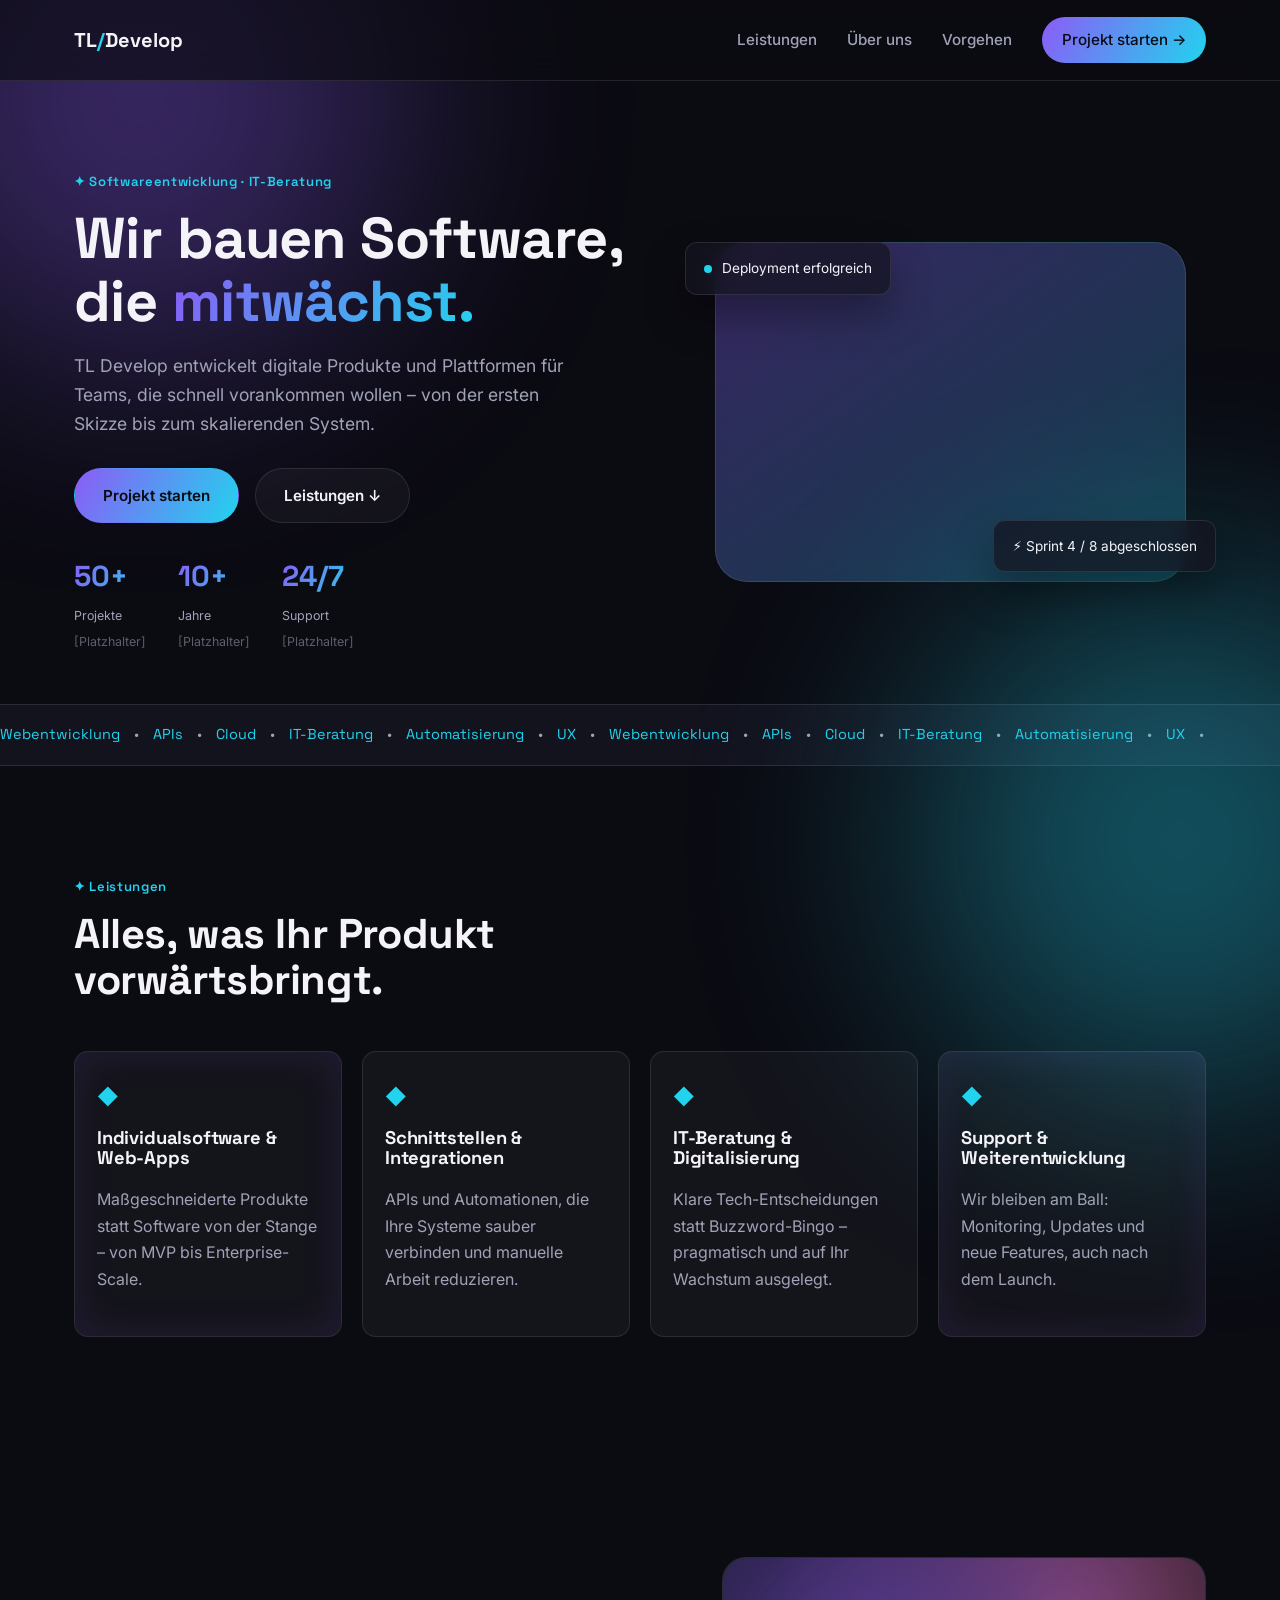
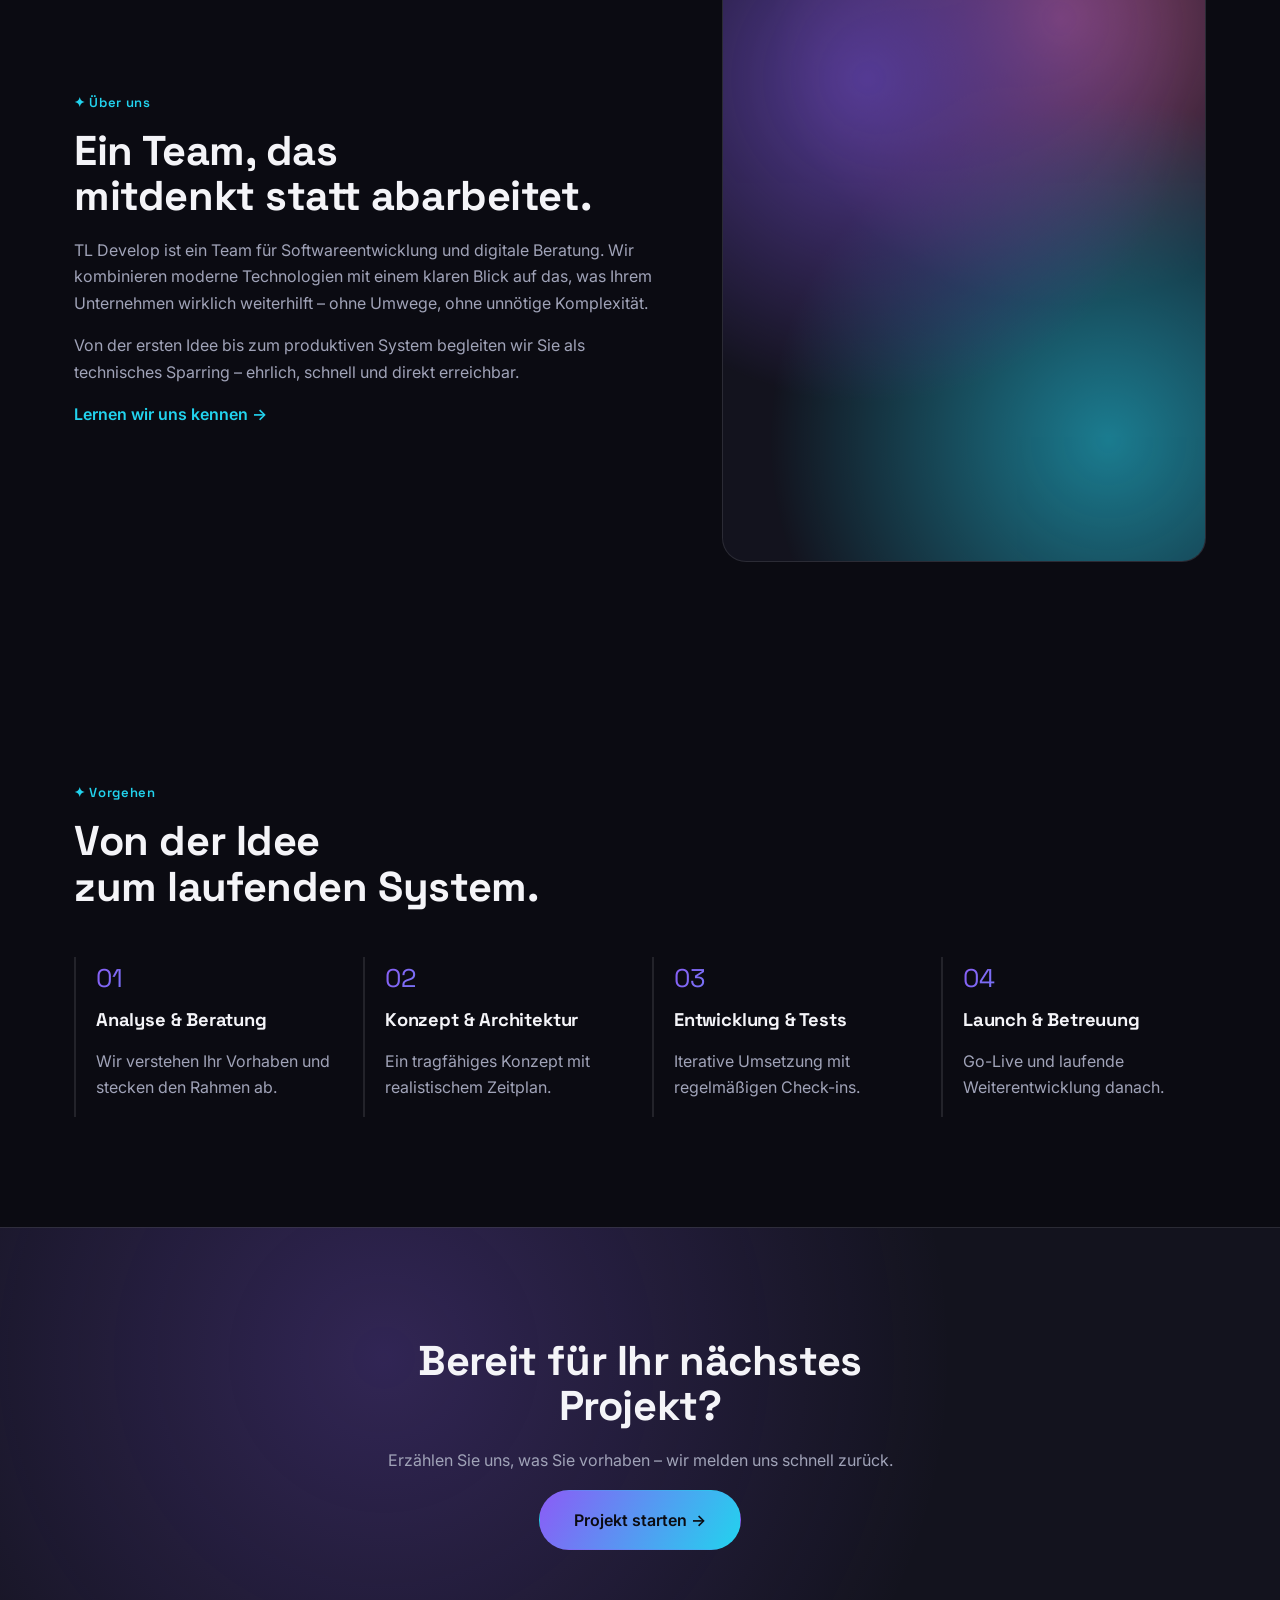
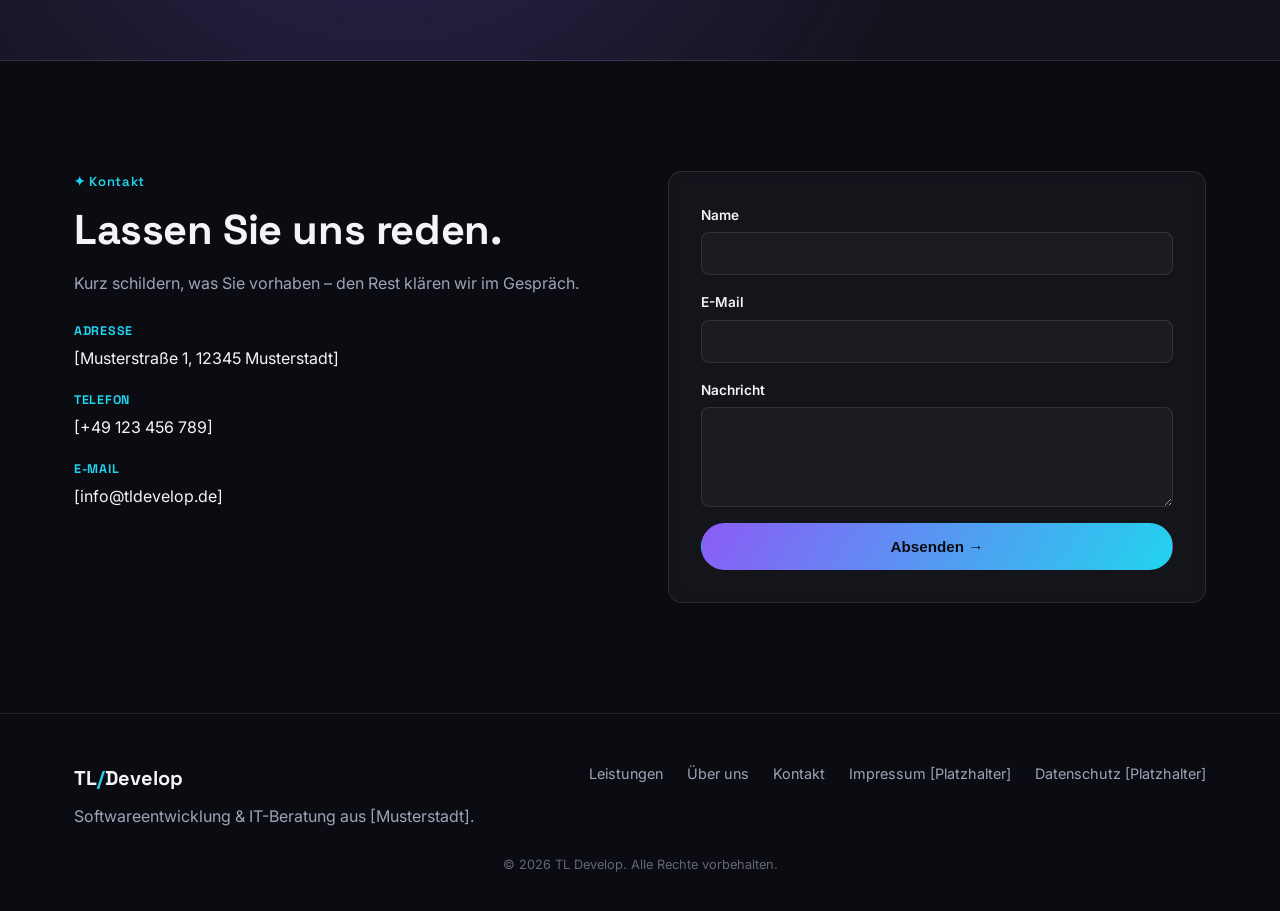
==== design-modern-auffaellig/index.html @ 39f28163 "Add two website design proposals for TL Develop Seriös-klassisch (navy/gold, serif) and modern-auffä" ====
<!DOCTYPE html>
<!-- Entwurf "Modern-Auffällig" für TL Develop. Texte sind Platzhalter (Leistungen, Über-uns, Kontaktdaten) und vor Livegang zu prüfen/ersetzen. -->
<html lang="de">
<head>
<meta charset="UTF-8">
<meta name="viewport" content="width=device-width, initial-scale=1.0">
<title>TL Develop – Build what's next</title>
<link rel="preconnect" href="https://fonts.googleapis.com">
<link rel="preconnect" href="https://fonts.gstatic.com" crossorigin>
<link href="https://fonts.googleapis.com/css2?family=Space+Grotesk:wght@500;600;700&family=Inter:wght@400;500;600;700&display=swap" rel="stylesheet">
<link rel="stylesheet" href="styles.css">
<noscript><style>.reveal { opacity: 1 !important; transform: none !important; }</style></noscript>
</head>
<body>

<div class="blob blob-a" aria-hidden="true"></div>
<div class="blob blob-b" aria-hidden="true"></div>

<header class="site-header">
  <div class="container header-inner">
    <a href="#top" class="logo">TL<span>/</span>Develop</a>
    <nav class="main-nav" id="main-nav">
      <a href="#leistungen">Leistungen</a>
      <a href="#ueber-uns">Über uns</a>
      <a href="#prozess">Vorgehen</a>
      <a href="#kontakt" class="nav-cta">Projekt starten →</a>
    </nav>
    <button class="nav-toggle" id="nav-toggle" aria-label="Menü öffnen" aria-expanded="false">
      <span></span><span></span><span></span>
    </button>
  </div>
</header>

<main id="top">

  <section class="hero">
    <div class="container hero-grid">
      <div class="hero-text">
        <p class="eyebrow">✦ Softwareentwicklung · IT-Beratung</p>
        <h1>Wir bauen Software,<br>die <span class="gradient-text">mitwächst.</span></h1>
        <p class="lead">TL Develop entwickelt digitale Produkte und Plattformen für Teams, die schnell vorankommen wollen – von der ersten Skizze bis zum skalierenden System.</p>
        <div class="hero-actions">
          <a href="#kontakt" class="btn btn-primary">Projekt starten</a>
          <a href="#leistungen" class="btn btn-ghost">Leistungen ↓</a>
        </div>
        <div class="hero-stats">
          <div><strong>50+</strong><span>Projekte<br><em>[Platzhalter]</em></span></div>
          <div><strong>10+</strong><span>Jahre<br><em>[Platzhalter]</em></span></div>
          <div><strong>24/7</strong><span>Support<br><em>[Platzhalter]</em></span></div>
        </div>
      </div>
      <div class="hero-visual" aria-hidden="true">
        <div class="glass-card float-1">
          <span class="pulse"></span> Deployment erfolgreich
        </div>
        <div class="glass-card float-2">
          ⚡ Sprint 4 / 8 abgeschlossen
        </div>
        <div class="orb"></div>
      </div>
    </div>
  </section>

  <section class="marquee" aria-hidden="true">
    <div class="marquee-track">
      <span>Webentwicklung</span><span>•</span><span>APIs</span><span>•</span><span>Cloud</span><span>•</span>
      <span>IT-Beratung</span><span>•</span><span>Automatisierung</span><span>•</span><span>UX</span><span>•</span>
      <span>Webentwicklung</span><span>•</span><span>APIs</span><span>•</span><span>Cloud</span><span>•</span>
      <span>IT-Beratung</span><span>•</span><span>Automatisierung</span><span>•</span><span>UX</span><span>•</span>
    </div>
  </section>

  <section id="leistungen" class="section">
    <div class="container">
      <p class="eyebrow">✦ Leistungen</p>
      <h2>Alles, was Ihr Produkt<br>vorwärtsbringt.</h2>
      <div class="cards">
        <article class="card card-glow">
          <div class="card-icon">◆</div>
          <h3>Individualsoftware &amp; Web-Apps</h3>
          <p>Maßgeschneiderte Produkte statt Software von der Stange – von MVP bis Enterprise-Scale.</p>
        </article>
        <article class="card">
          <div class="card-icon">◆</div>
          <h3>Schnittstellen &amp; Integrationen</h3>
          <p>APIs und Automationen, die Ihre Systeme sauber verbinden und manuelle Arbeit reduzieren.</p>
        </article>
        <article class="card">
          <div class="card-icon">◆</div>
          <h3>IT-Beratung &amp; Digitalisierung</h3>
          <p>Klare Tech-Entscheidungen statt Buzzword-Bingo – pragmatisch und auf Ihr Wachstum ausgelegt.</p>
        </article>
        <article class="card card-glow">
          <div class="card-icon">◆</div>
          <h3>Support &amp; Weiterentwicklung</h3>
          <p>Wir bleiben am Ball: Monitoring, Updates und neue Features, auch nach dem Launch.</p>
        </article>
      </div>
    </div>
  </section>

  <section id="ueber-uns" class="section about">
    <div class="container about-grid">
      <div>
        <p class="eyebrow">✦ Über uns</p>
        <h2>Ein Team, das<br>mitdenkt statt abarbeitet.</h2>
        <p>TL Develop ist ein Team für Softwareentwicklung und digitale Beratung. Wir kombinieren moderne Technologien mit einem klaren Blick auf das, was Ihrem Unternehmen wirklich weiterhilft – ohne Umwege, ohne unnötige Komplexität.</p>
        <p>Von der ersten Idee bis zum produktiven System begleiten wir Sie als technisches Sparring – ehrlich, schnell und direkt erreichbar.</p>
        <a href="#kontakt" class="link-arrow">Lernen wir uns kennen →</a>
      </div>
      <div class="about-visual" aria-hidden="true">
        <div class="mesh"></div>
      </div>
    </div>
  </section>

  <section id="prozess" class="section prozess">
    <div class="container">
      <p class="eyebrow">✦ Vorgehen</p>
      <h2>Von der Idee<br>zum laufenden System.</h2>
      <div class="steps">
        <div class="step">
          <span class="step-num">01</span>
          <h3>Analyse &amp; Beratung</h3>
          <p>Wir verstehen Ihr Vorhaben und stecken den Rahmen ab.</p>
        </div>
        <div class="step">
          <span class="step-num">02</span>
          <h3>Konzept &amp; Architektur</h3>
          <p>Ein tragfähiges Konzept mit realistischem Zeitplan.</p>
        </div>
        <div class="step">
          <span class="step-num">03</span>
          <h3>Entwicklung &amp; Tests</h3>
          <p>Iterative Umsetzung mit regelmäßigen Check-ins.</p>
        </div>
        <div class="step">
          <span class="step-num">04</span>
          <h3>Launch &amp; Betreuung</h3>
          <p>Go-Live und laufende Weiterentwicklung danach.</p>
        </div>
      </div>
    </div>
  </section>

  <section class="section cta-band">
    <div class="container cta-inner">
      <h2>Bereit für Ihr nächstes Projekt?</h2>
      <p>Erzählen Sie uns, was Sie vorhaben – wir melden uns schnell zurück.</p>
      <a href="#kontakt" class="btn btn-primary btn-lg">Projekt starten →</a>
    </div>
  </section>

  <section id="kontakt" class="section kontakt">
    <div class="container kontakt-grid">
      <div>
        <p class="eyebrow">✦ Kontakt</p>
        <h2>Lassen Sie uns reden.</h2>
        <p>Kurz schildern, was Sie vorhaben – den Rest klären wir im Gespräch.</p>
        <ul class="contact-list">
          <li><strong>Adresse</strong>[Musterstraße 1, 12345 Musterstadt]</li>
          <li><strong>Telefon</strong>[+49 123 456 789]</li>
          <li><strong>E-Mail</strong>[info@tldevelop.de]</li>
        </ul>
      </div>
      <form class="contact-form" onsubmit="return false;">
        <label>Name
          <input type="text" name="name" required>
        </label>
        <label>E-Mail
          <input type="email" name="email" required>
        </label>
        <label>Nachricht
          <textarea name="message" rows="4" required></textarea>
        </label>
        <button type="submit" class="btn btn-primary">Absenden →</button>
      </form>
    </div>
  </section>

</main>

<footer class="site-footer">
  <div class="container footer-inner">
    <div>
      <a href="#top" class="logo">TL<span>/</span>Develop</a>
      <p>Softwareentwicklung &amp; IT-Beratung aus [Musterstadt].</p>
    </div>
    <div class="footer-links">
      <a href="#leistungen">Leistungen</a>
      <a href="#ueber-uns">Über uns</a>
      <a href="#kontakt">Kontakt</a>
      <a href="#">Impressum [Platzhalter]</a>
      <a href="#">Datenschutz [Platzhalter]</a>
    </div>
  </div>
  <p class="copyright">© 2026 TL Develop. Alle Rechte vorbehalten.</p>
</footer>

<script>
  const navToggle = document.getElementById('nav-toggle');
  const nav = document.getElementById('main-nav');
  navToggle.addEventListener('click', () => {
    const open = nav.classList.toggle('open');
    navToggle.setAttribute('aria-expanded', open);
  });

  const revealEls = document.querySelectorAll('.card, .step, .about-grid > *');
  const io = new IntersectionObserver((entries) => {
    entries.forEach(e => { if (e.isIntersecting) e.target.classList.add('in-view'); });
  }, { threshold: 0.15 });
  revealEls.forEach(el => { el.classList.add('reveal'); io.observe(el); });
</script>
</body>
</html>
---- design-modern-auffaellig/styles.css ----
:root {
  --bg: #0b0b12;
  --bg-alt: #13131e;
  --surface: rgba(255,255,255,0.04);
  --border: rgba(255,255,255,0.1);
  --text: #f4f4f8;
  --text-muted: #a0a3b8;
  --violet: #8b5cf6;
  --cyan: #22d3ee;
  --pink: #f472b6;
  --grad: linear-gradient(120deg, var(--violet), var(--cyan));
  --radius: 14px;
  --display: "Space Grotesk", sans-serif;
  --sans: "Inter", system-ui, -apple-system, Segoe UI, Roboto, sans-serif;
}

* { box-sizing: border-box; }
html { scroll-behavior: smooth; }
body {
  margin: 0;
  font-family: var(--sans);
  color: var(--text);
  background: var(--bg);
  line-height: 1.65;
  overflow-x: hidden;
  position: relative;
}

.container { max-width: 1180px; margin: 0 auto; padding: 0 24px; position: relative; z-index: 1; }

h1, h2, h3 { font-family: var(--display); margin: 0 0 18px; line-height: 1.1; letter-spacing: -0.01em; }
h1 { font-size: clamp(2.4rem, 5vw, 3.6rem); }
h2 { font-size: clamp(1.8rem, 3.6vw, 2.6rem); }
h3 { font-size: 1.15rem; }
p { color: var(--text-muted); margin: 0 0 16px; }

.eyebrow {
  font-family: var(--display);
  font-size: 0.82rem;
  font-weight: 600;
  letter-spacing: 0.05em;
  color: var(--cyan);
  margin-bottom: 14px;
}

.gradient-text {
  background: var(--grad);
  -webkit-background-clip: text;
  background-clip: text;
  color: transparent;
}

.section { padding: 110px 0; position: relative; }

/* Background blobs */
.blob {
  position: fixed;
  width: 520px;
  height: 520px;
  border-radius: 50%;
  filter: blur(120px);
  opacity: 0.35;
  z-index: 0;
  pointer-events: none;
}
.blob-a { background: var(--violet); top: -160px; left: -120px; }
.blob-b { background: var(--cyan); bottom: -200px; right: -160px; }

/* Header */
.site-header {
  position: sticky;
  top: 0;
  z-index: 100;
  background: rgba(11,11,18,0.65);
  backdrop-filter: blur(14px);
  border-bottom: 1px solid var(--border);
}
.header-inner { display: flex; align-items: center; justify-content: space-between; height: 80px; position: relative; z-index: 1; }
.logo { font-family: var(--display); font-weight: 700; font-size: 1.25rem; color: var(--text); text-decoration: none; }
.logo span { color: var(--cyan); }

.main-nav { display: flex; align-items: center; gap: 30px; }
.main-nav a { color: var(--text-muted); text-decoration: none; font-weight: 500; font-size: 0.95rem; transition: color 0.2s; }
.main-nav a:hover { color: var(--text); }
.nav-cta {
  background: var(--grad);
  color: #0b0b12 !important;
  padding: 10px 20px;
  border-radius: 999px;
  font-weight: 600;
}

.nav-toggle { display: none; flex-direction: column; gap: 5px; background: none; border: none; cursor: pointer; padding: 8px; }
.nav-toggle span { width: 22px; height: 2px; background: var(--text); display: block; }

/* Hero */
.hero { padding: 90px 0 50px; }
.hero-grid { display: grid; grid-template-columns: 1.05fr 0.95fr; gap: 56px; align-items: center; }
.lead { font-size: 1.1rem; max-width: 500px; }
.hero-actions { display: flex; gap: 16px; margin: 30px 0; flex-wrap: wrap; }

.btn {
  display: inline-block;
  padding: 14px 28px;
  border-radius: 999px;
  font-weight: 600;
  text-decoration: none;
  font-size: 0.95rem;
  border: 1px solid transparent;
  transition: transform 0.2s, box-shadow 0.2s, background 0.2s;
}
.btn-primary { background: var(--grad); color: #0b0b12; box-shadow: 0 0 0 0 rgba(139,92,246,0); }
.btn-primary:hover { transform: translateY(-2px); box-shadow: 0 10px 30px rgba(139,92,246,0.35); }
.btn-ghost { color: var(--text); border-color: var(--border); background: var(--surface); }
.btn-ghost:hover { border-color: var(--cyan); color: var(--cyan); }
.btn-lg { padding: 16px 34px; font-size: 1rem; }

.hero-stats { display: flex; gap: 32px; flex-wrap: wrap; }
.hero-stats strong { font-family: var(--display); font-size: 1.8rem; display: block; background: var(--grad); -webkit-background-clip: text; background-clip: text; color: transparent; }
.hero-stats span { font-size: 0.78rem; color: var(--text-muted); }
.hero-stats em { font-style: normal; opacity: 0.55; }

.hero-visual { position: relative; height: 380px; }
.orb {
  position: absolute;
  inset: 20px;
  border-radius: 32px;
  background: linear-gradient(145deg, rgba(139,92,246,0.35), rgba(34,211,238,0.25));
  border: 1px solid var(--border);
  backdrop-filter: blur(6px);
}
.glass-card {
  position: absolute;
  background: rgba(20,20,32,0.75);
  border: 1px solid var(--border);
  border-radius: 12px;
  padding: 14px 18px;
  font-size: 0.85rem;
  backdrop-filter: blur(10px);
  box-shadow: 0 20px 40px rgba(0,0,0,0.35);
  z-index: 2;
}
.float-1 { top: 20px; left: -10px; animation: float 6s ease-in-out infinite; }
.float-2 { bottom: 30px; right: -10px; animation: float 6s ease-in-out infinite reverse; }
@keyframes float { 0%,100% { transform: translateY(0); } 50% { transform: translateY(-12px); } }
.pulse { display: inline-block; width: 8px; height: 8px; border-radius: 50%; background: var(--cyan); margin-right: 6px; box-shadow: 0 0 0 0 rgba(34,211,238,0.6); animation: pulse 2s infinite; }
@keyframes pulse { 0% { box-shadow: 0 0 0 0 rgba(34,211,238,0.5); } 70% { box-shadow: 0 0 0 8px rgba(34,211,238,0); } 100% { box-shadow: 0 0 0 0 rgba(34,211,238,0); } }

/* Marquee */
.marquee { border-top: 1px solid var(--border); border-bottom: 1px solid var(--border); padding: 18px 0; overflow: hidden; background: var(--bg-alt); }
.marquee-track { display: flex; gap: 14px; white-space: nowrap; width: max-content; animation: scroll 22s linear infinite; font-family: var(--display); color: var(--text-muted); font-size: 0.9rem; }
.marquee-track span:nth-child(odd) { color: var(--cyan); }
@keyframes scroll { from { transform: translateX(0); } to { transform: translateX(-50%); } }

/* Cards */
.cards { display: grid; grid-template-columns: repeat(4, 1fr); gap: 20px; margin-top: 48px; }
.card {
  background: var(--surface);
  border: 1px solid var(--border);
  border-radius: var(--radius);
  padding: 28px 22px;
  transition: transform 0.25s, border-color 0.25s;
}
.card:hover { transform: translateY(-6px); border-color: var(--cyan); }
.card-glow { box-shadow: 0 0 40px rgba(139,92,246,0.12) inset; }
.card-icon { color: var(--cyan); font-size: 1.3rem; margin-bottom: 14px; }

.reveal { opacity: 0; transform: translateY(16px); transition: opacity 0.6s ease, transform 0.6s ease; }
.reveal.in-view { opacity: 1; transform: translateY(0); }

/* About */
.about-grid { display: grid; grid-template-columns: 1.1fr 0.9fr; gap: 56px; align-items: center; }
.link-arrow { color: var(--cyan); text-decoration: none; font-weight: 600; }
.about-visual { aspect-ratio: 4/5; border-radius: 24px; border: 1px solid var(--border); background: var(--bg-alt); position: relative; overflow: hidden; }
.mesh { position: absolute; inset: 0; background: radial-gradient(circle at 30% 20%, var(--violet), transparent 55%), radial-gradient(circle at 80% 80%, var(--cyan), transparent 55%), radial-gradient(circle at 70% 10%, var(--pink), transparent 45%); opacity: 0.55; }

/* Process */
.steps { display: grid; grid-template-columns: repeat(4, 1fr); gap: 24px; margin-top: 48px; }
.step { border-left: 2px solid var(--border); padding-left: 20px; }
.step-num { font-family: var(--display); font-size: 1.6rem; background: var(--grad); -webkit-background-clip: text; background-clip: text; color: transparent; display: block; margin-bottom: 10px; }

/* CTA band */
.cta-band {
  background: radial-gradient(circle at 30% 30%, rgba(139,92,246,0.25), transparent 60%), var(--bg-alt);
  text-align: center;
  border-top: 1px solid var(--border);
  border-bottom: 1px solid var(--border);
}
.cta-inner { max-width: 640px; margin: 0 auto; }

/* Contact */
.kontakt-grid { display: grid; grid-template-columns: 1fr 1fr; gap: 56px; }
.contact-list { list-style: none; padding: 0; margin-top: 24px; display: grid; gap: 18px; color: var(--text); }
.contact-list strong { display: block; color: var(--cyan); font-size: 0.78rem; text-transform: uppercase; letter-spacing: 0.06em; margin-bottom: 4px; font-family: var(--display); }
.contact-form {
  background: var(--surface);
  border: 1px solid var(--border);
  border-radius: var(--radius);
  padding: 32px;
  display: grid;
  gap: 16px;
  backdrop-filter: blur(8px);
}
.contact-form label { display: grid; gap: 6px; font-size: 0.85rem; color: var(--text); font-weight: 600; }
.contact-form input, .contact-form textarea {
  font-family: var(--sans);
  padding: 11px 14px;
  border: 1px solid var(--border);
  border-radius: 8px;
  font-size: 0.95rem;
  resize: vertical;
  background: rgba(255,255,255,0.03);
  color: var(--text);
}
.contact-form input:focus, .contact-form textarea:focus { outline: 2px solid var(--cyan); outline-offset: 1px; }

/* Footer */
.site-footer { padding: 48px 0 20px; border-top: 1px solid var(--border); position: relative; z-index: 1; }
.footer-inner { display: flex; justify-content: space-between; flex-wrap: wrap; gap: 32px; }
.site-footer p { margin-top: 8px; }
.footer-links { display: flex; gap: 24px; flex-wrap: wrap; }
.footer-links a { color: var(--text-muted); text-decoration: none; font-size: 0.9rem; }
.footer-links a:hover { color: var(--cyan); }
.copyright { text-align: center; color: var(--text-muted); font-size: 0.8rem; margin-top: 32px; opacity: 0.6; }

@media (max-width: 900px) {
  .hero-grid, .about-grid, .kontakt-grid { grid-template-columns: 1fr; }
  .cards, .steps { grid-template-columns: repeat(2, 1fr); }
  .hero-visual { height: 240px; margin-top: 24px; }
  .blob { width: 320px; height: 320px; }
}

@media (max-width: 680px) {
  .main-nav {
    position: absolute;
    top: 80px; left: 0; right: 0;
    background: #0d0d16;
    border-bottom: 1px solid var(--border);
    flex-direction: column;
    align-items: flex-start;
    padding: 16px 24px 24px;
    gap: 18px;
    display: none;
  }
  .main-nav.open { display: flex; }
  .nav-toggle { display: flex; }
  .cards, .steps { grid-template-columns: 1fr; }
  .footer-inner { flex-direction: column; }
}
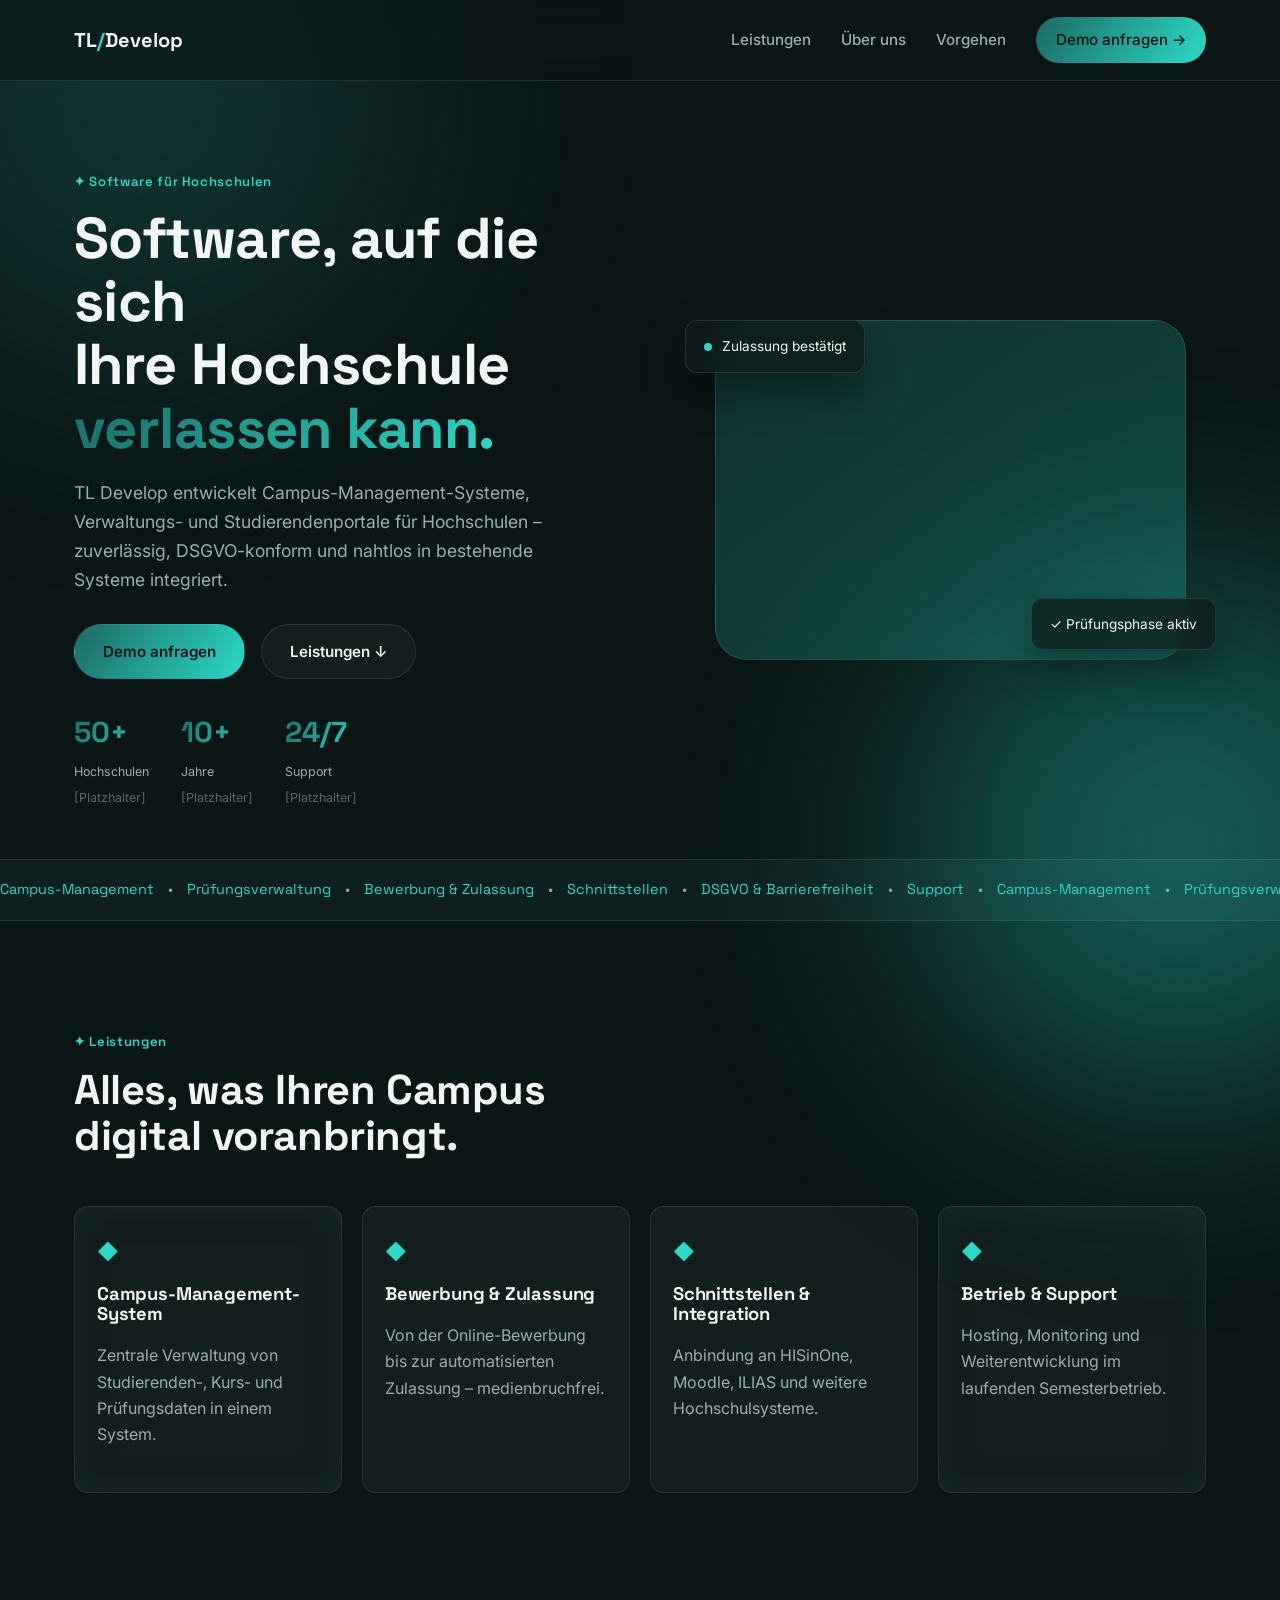
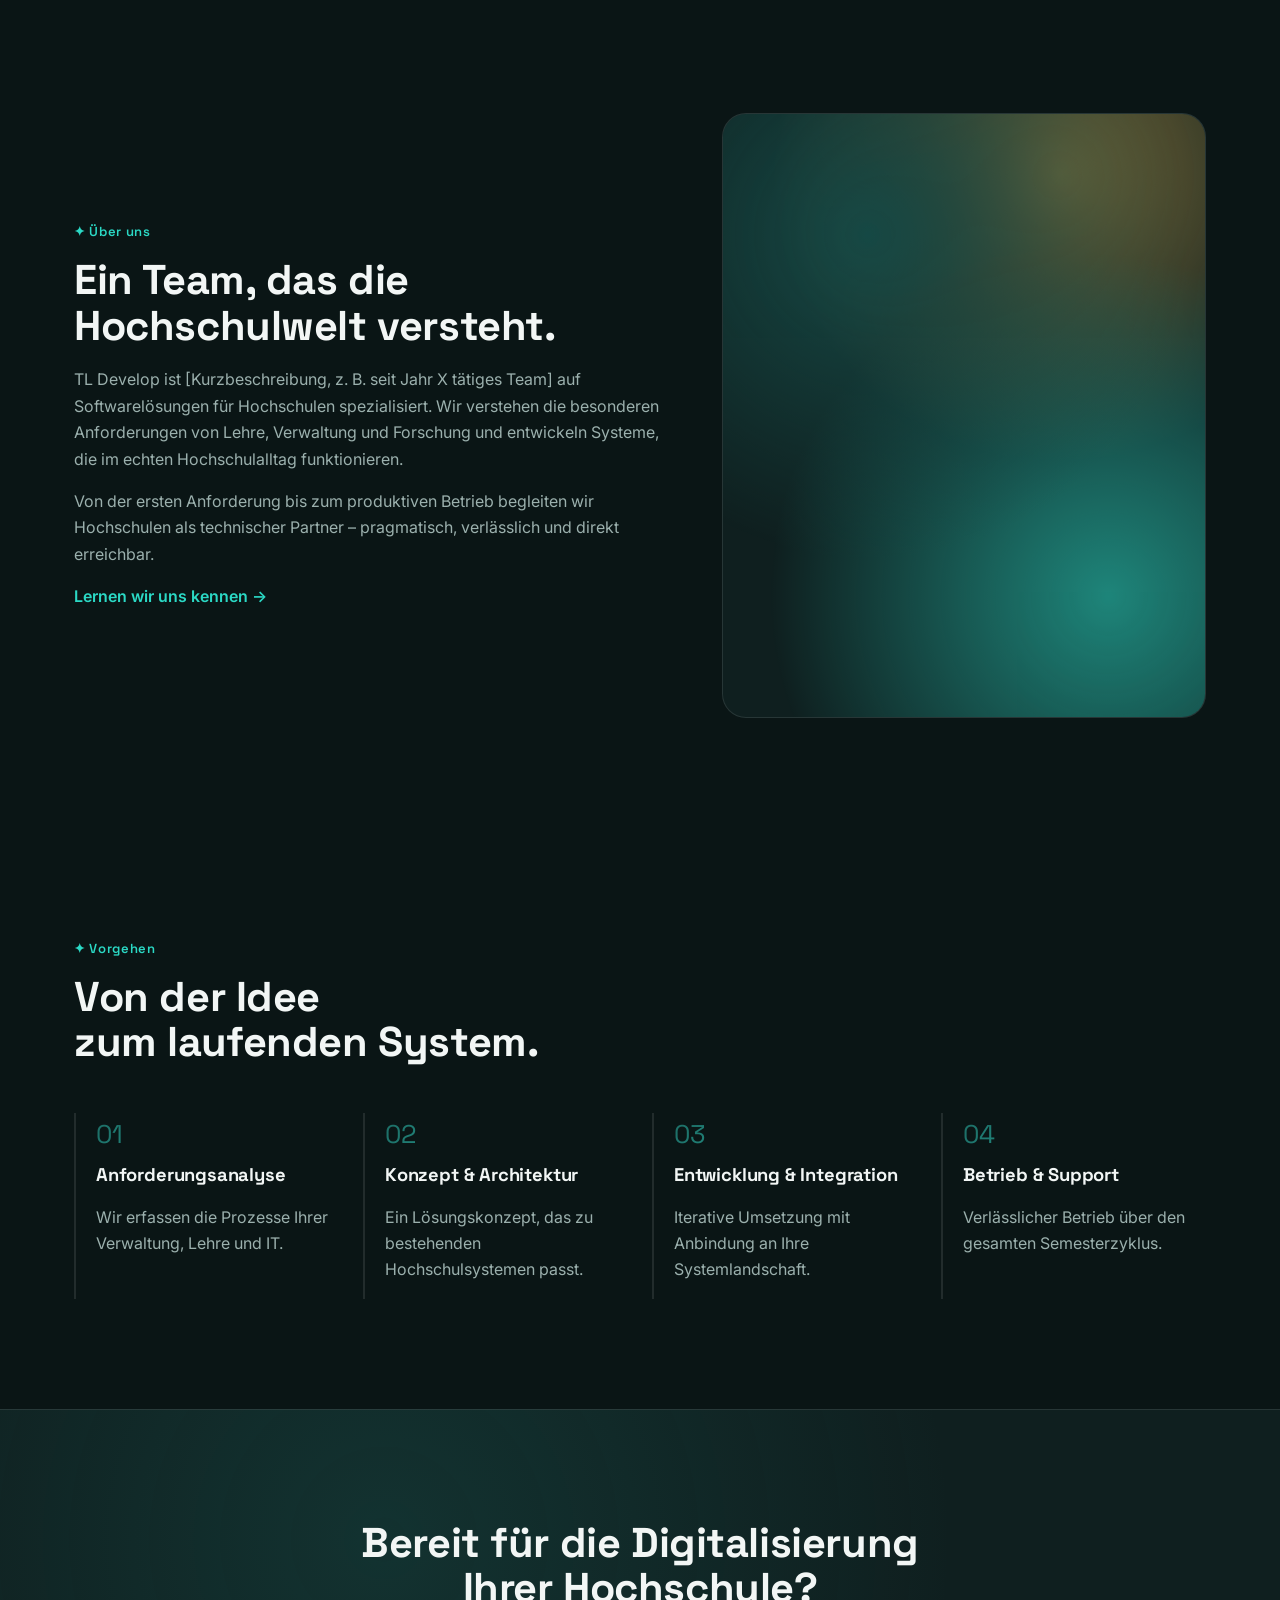
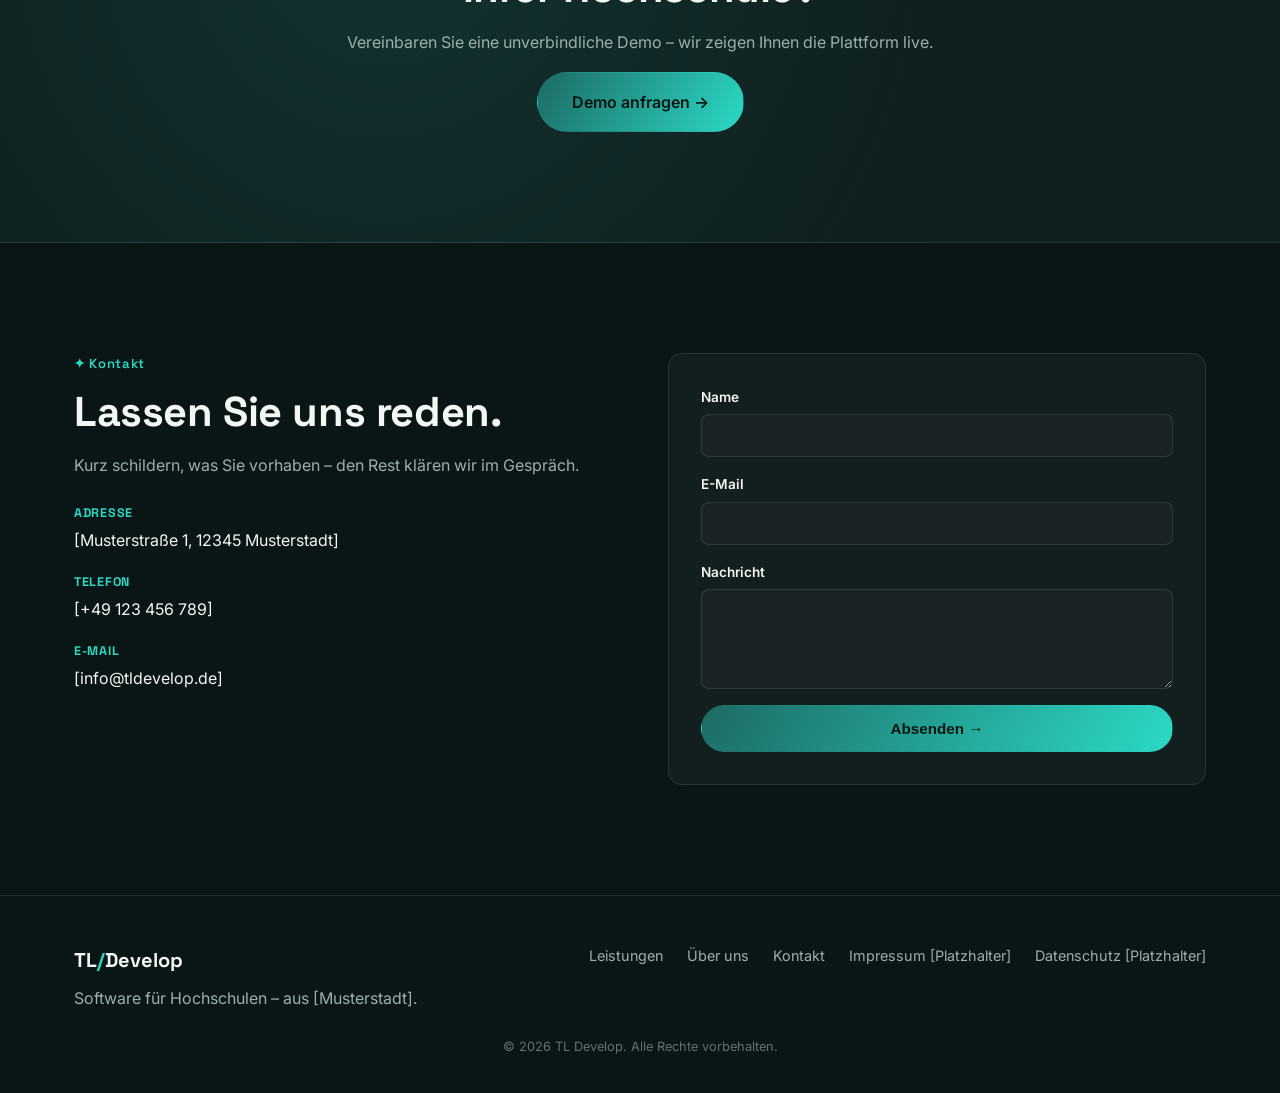
==== commit b69a2a39: "Update TL Develop designs for university software context Modern-auffällig now uses a dark petrol pa" ====
--- a/design-modern-auffaellig/index.html
+++ b/design-modern-auffaellig/index.html
@@ -4,7 +4,7 @@
 <head>
 <meta charset="UTF-8">
 <meta name="viewport" content="width=device-width, initial-scale=1.0">
-<title>TL Develop – Build what's next</title>
+<title>TL Develop – Software für Hochschulen</title>
 <link rel="preconnect" href="https://fonts.googleapis.com">
 <link rel="preconnect" href="https://fonts.gstatic.com" crossorigin>
 <link href="https://fonts.googleapis.com/css2?family=Space+Grotesk:wght@500;600;700&family=Inter:wght@400;500;600;700&display=swap" rel="stylesheet">
@@ -23,7 +23,7 @@
       <a href="#leistungen">Leistungen</a>
       <a href="#ueber-uns">Über uns</a>
       <a href="#prozess">Vorgehen</a>
-      <a href="#kontakt" class="nav-cta">Projekt starten →</a>
+      <a href="#kontakt" class="nav-cta">Demo anfragen →</a>
     </nav>
     <button class="nav-toggle" id="nav-toggle" aria-label="Menü öffnen" aria-expanded="false">
       <span></span><span></span><span></span>
@@ -36,25 +36,25 @@
   <section class="hero">
     <div class="container hero-grid">
       <div class="hero-text">
-        <p class="eyebrow">✦ Softwareentwicklung · IT-Beratung</p>
-        <h1>Wir bauen Software,<br>die <span class="gradient-text">mitwächst.</span></h1>
-        <p class="lead">TL Develop entwickelt digitale Produkte und Plattformen für Teams, die schnell vorankommen wollen – von der ersten Skizze bis zum skalierenden System.</p>
+        <p class="eyebrow">✦ Software für Hochschulen</p>
+        <h1>Software, auf die sich<br>Ihre Hochschule <span class="gradient-text">verlassen kann.</span></h1>
+        <p class="lead">TL Develop entwickelt Campus-Management-Systeme, Verwaltungs- und Studierendenportale für Hochschulen – zuverlässig, DSGVO-konform und nahtlos in bestehende Systeme integriert.</p>
         <div class="hero-actions">
-          <a href="#kontakt" class="btn btn-primary">Projekt starten</a>
+          <a href="#kontakt" class="btn btn-primary">Demo anfragen</a>
           <a href="#leistungen" class="btn btn-ghost">Leistungen ↓</a>
         </div>
         <div class="hero-stats">
-          <div><strong>50+</strong><span>Projekte<br><em>[Platzhalter]</em></span></div>
+          <div><strong>50+</strong><span>Hochschulen<br><em>[Platzhalter]</em></span></div>
           <div><strong>10+</strong><span>Jahre<br><em>[Platzhalter]</em></span></div>
           <div><strong>24/7</strong><span>Support<br><em>[Platzhalter]</em></span></div>
         </div>
       </div>
       <div class="hero-visual" aria-hidden="true">
         <div class="glass-card float-1">
-          <span class="pulse"></span> Deployment erfolgreich
+          <span class="pulse"></span> Zulassung bestätigt
         </div>
         <div class="glass-card float-2">
-          ⚡ Sprint 4 / 8 abgeschlossen
+          ✓ Prüfungsphase aktiv
         </div>
         <div class="orb"></div>
       </div>
@@ -63,37 +63,37 @@
 
   <section class="marquee" aria-hidden="true">
     <div class="marquee-track">
-      <span>Webentwicklung</span><span>•</span><span>APIs</span><span>•</span><span>Cloud</span><span>•</span>
-      <span>IT-Beratung</span><span>•</span><span>Automatisierung</span><span>•</span><span>UX</span><span>•</span>
-      <span>Webentwicklung</span><span>•</span><span>APIs</span><span>•</span><span>Cloud</span><span>•</span>
-      <span>IT-Beratung</span><span>•</span><span>Automatisierung</span><span>•</span><span>UX</span><span>•</span>
+      <span>Campus-Management</span><span>•</span><span>Prüfungsverwaltung</span><span>•</span><span>Bewerbung &amp; Zulassung</span><span>•</span>
+      <span>Schnittstellen</span><span>•</span><span>DSGVO &amp; Barrierefreiheit</span><span>•</span><span>Support</span><span>•</span>
+      <span>Campus-Management</span><span>•</span><span>Prüfungsverwaltung</span><span>•</span><span>Bewerbung &amp; Zulassung</span><span>•</span>
+      <span>Schnittstellen</span><span>•</span><span>DSGVO &amp; Barrierefreiheit</span><span>•</span><span>Support</span><span>•</span>
     </div>
   </section>
 
   <section id="leistungen" class="section">
     <div class="container">
       <p class="eyebrow">✦ Leistungen</p>
-      <h2>Alles, was Ihr Produkt<br>vorwärtsbringt.</h2>
+      <h2>Alles, was Ihren Campus<br>digital voranbringt.</h2>
       <div class="cards">
         <article class="card card-glow">
           <div class="card-icon">◆</div>
-          <h3>Individualsoftware &amp; Web-Apps</h3>
-          <p>Maßgeschneiderte Produkte statt Software von der Stange – von MVP bis Enterprise-Scale.</p>
+          <h3>Campus-Management-System</h3>
+          <p>Zentrale Verwaltung von Studierenden-, Kurs- und Prüfungsdaten in einem System.</p>
         </article>
         <article class="card">
           <div class="card-icon">◆</div>
-          <h3>Schnittstellen &amp; Integrationen</h3>
-          <p>APIs und Automationen, die Ihre Systeme sauber verbinden und manuelle Arbeit reduzieren.</p>
+          <h3>Bewerbung &amp; Zulassung</h3>
+          <p>Von der Online-Bewerbung bis zur automatisierten Zulassung – medienbruchfrei.</p>
         </article>
         <article class="card">
           <div class="card-icon">◆</div>
-          <h3>IT-Beratung &amp; Digitalisierung</h3>
-          <p>Klare Tech-Entscheidungen statt Buzzword-Bingo – pragmatisch und auf Ihr Wachstum ausgelegt.</p>
+          <h3>Schnittstellen &amp; Integration</h3>
+          <p>Anbindung an HISinOne, Moodle, ILIAS und weitere Hochschulsysteme.</p>
         </article>
         <article class="card card-glow">
           <div class="card-icon">◆</div>
-          <h3>Support &amp; Weiterentwicklung</h3>
-          <p>Wir bleiben am Ball: Monitoring, Updates und neue Features, auch nach dem Launch.</p>
+          <h3>Betrieb &amp; Support</h3>
+          <p>Hosting, Monitoring und Weiterentwicklung im laufenden Semesterbetrieb.</p>
         </article>
       </div>
     </div>
@@ -103,9 +103,9 @@
     <div class="container about-grid">
       <div>
         <p class="eyebrow">✦ Über uns</p>
-        <h2>Ein Team, das<br>mitdenkt statt abarbeitet.</h2>
-        <p>TL Develop ist ein Team für Softwareentwicklung und digitale Beratung. Wir kombinieren moderne Technologien mit einem klaren Blick auf das, was Ihrem Unternehmen wirklich weiterhilft – ohne Umwege, ohne unnötige Komplexität.</p>
-        <p>Von der ersten Idee bis zum produktiven System begleiten wir Sie als technisches Sparring – ehrlich, schnell und direkt erreichbar.</p>
+        <h2>Ein Team, das die<br>Hochschulwelt versteht.</h2>
+        <p>TL Develop ist [Kurzbeschreibung, z. B. seit Jahr X tätiges Team] auf Softwarelösungen für Hochschulen spezialisiert. Wir verstehen die besonderen Anforderungen von Lehre, Verwaltung und Forschung und entwickeln Systeme, die im echten Hochschulalltag funktionieren.</p>
+        <p>Von der ersten Anforderung bis zum produktiven Betrieb begleiten wir Hochschulen als technischer Partner – pragmatisch, verlässlich und direkt erreichbar.</p>
         <a href="#kontakt" class="link-arrow">Lernen wir uns kennen →</a>
       </div>
       <div class="about-visual" aria-hidden="true">
@@ -121,23 +121,23 @@
       <div class="steps">
         <div class="step">
           <span class="step-num">01</span>
-          <h3>Analyse &amp; Beratung</h3>
-          <p>Wir verstehen Ihr Vorhaben und stecken den Rahmen ab.</p>
+          <h3>Anforderungsanalyse</h3>
+          <p>Wir erfassen die Prozesse Ihrer Verwaltung, Lehre und IT.</p>
         </div>
         <div class="step">
           <span class="step-num">02</span>
           <h3>Konzept &amp; Architektur</h3>
-          <p>Ein tragfähiges Konzept mit realistischem Zeitplan.</p>
+          <p>Ein Lösungskonzept, das zu bestehenden Hochschulsystemen passt.</p>
         </div>
         <div class="step">
           <span class="step-num">03</span>
-          <h3>Entwicklung &amp; Tests</h3>
-          <p>Iterative Umsetzung mit regelmäßigen Check-ins.</p>
+          <h3>Entwicklung &amp; Integration</h3>
+          <p>Iterative Umsetzung mit Anbindung an Ihre Systemlandschaft.</p>
         </div>
         <div class="step">
           <span class="step-num">04</span>
-          <h3>Launch &amp; Betreuung</h3>
-          <p>Go-Live und laufende Weiterentwicklung danach.</p>
+          <h3>Betrieb &amp; Support</h3>
+          <p>Verlässlicher Betrieb über den gesamten Semesterzyklus.</p>
         </div>
       </div>
     </div>
@@ -145,9 +145,9 @@
 
   <section class="section cta-band">
     <div class="container cta-inner">
-      <h2>Bereit für Ihr nächstes Projekt?</h2>
-      <p>Erzählen Sie uns, was Sie vorhaben – wir melden uns schnell zurück.</p>
-      <a href="#kontakt" class="btn btn-primary btn-lg">Projekt starten →</a>
+      <h2>Bereit für die Digitalisierung<br>Ihrer Hochschule?</h2>
+      <p>Vereinbaren Sie eine unverbindliche Demo – wir zeigen Ihnen die Plattform live.</p>
+      <a href="#kontakt" class="btn btn-primary btn-lg">Demo anfragen →</a>
     </div>
   </section>
 
@@ -184,7 +184,7 @@
   <div class="container footer-inner">
     <div>
       <a href="#top" class="logo">TL<span>/</span>Develop</a>
-      <p>Softwareentwicklung &amp; IT-Beratung aus [Musterstadt].</p>
+      <p>Software für Hochschulen – aus [Musterstadt].</p>
     </div>
     <div class="footer-links">
       <a href="#leistungen">Leistungen</a>
--- a/design-modern-auffaellig/styles.css
+++ b/design-modern-auffaellig/styles.css
@@ -1,13 +1,13 @@
 :root {
-  --bg: #0b0b12;
-  --bg-alt: #13131e;
+  --bg: #0a1515;
+  --bg-alt: #0f1f1f;
   --surface: rgba(255,255,255,0.04);
   --border: rgba(255,255,255,0.1);
-  --text: #f4f4f8;
-  --text-muted: #a0a3b8;
-  --violet: #8b5cf6;
-  --cyan: #22d3ee;
-  --pink: #f472b6;
+  --text: #f2f6f5;
+  --text-muted: #9bb0ad;
+  --violet: #1d6b64;
+  --cyan: #2bd9c5;
+  --pink: #c9a24b;
   --grad: linear-gradient(120deg, var(--violet), var(--cyan));
   --radius: 14px;
   --display: "Space Grotesk", sans-serif;
@@ -71,7 +71,7 @@
   position: sticky;
   top: 0;
   z-index: 100;
-  background: rgba(11,11,18,0.65);
+  background: rgba(10,21,21,0.65);
   backdrop-filter: blur(14px);
   border-bottom: 1px solid var(--border);
 }
@@ -84,7 +84,7 @@
 .main-nav a:hover { color: var(--text); }
 .nav-cta {
   background: var(--grad);
-  color: #0b0b12 !important;
+  color: #0a1515 !important;
   padding: 10px 20px;
   border-radius: 999px;
   font-weight: 600;
@@ -109,8 +109,8 @@
   border: 1px solid transparent;
   transition: transform 0.2s, box-shadow 0.2s, background 0.2s;
 }
-.btn-primary { background: var(--grad); color: #0b0b12; box-shadow: 0 0 0 0 rgba(139,92,246,0); }
-.btn-primary:hover { transform: translateY(-2px); box-shadow: 0 10px 30px rgba(139,92,246,0.35); }
+.btn-primary { background: var(--grad); color: #0a1515; box-shadow: 0 0 0 0 rgba(29,107,100,0); }
+.btn-primary:hover { transform: translateY(-2px); box-shadow: 0 10px 30px rgba(29,107,100,0.35); }
 .btn-ghost { color: var(--text); border-color: var(--border); background: var(--surface); }
 .btn-ghost:hover { border-color: var(--cyan); color: var(--cyan); }
 .btn-lg { padding: 16px 34px; font-size: 1rem; }
@@ -125,13 +125,13 @@
   position: absolute;
   inset: 20px;
   border-radius: 32px;
-  background: linear-gradient(145deg, rgba(139,92,246,0.35), rgba(34,211,238,0.25));
+  background: linear-gradient(145deg, rgba(29,107,100,0.35), rgba(43,217,197,0.25));
   border: 1px solid var(--border);
   backdrop-filter: blur(6px);
 }
 .glass-card {
   position: absolute;
-  background: rgba(20,20,32,0.75);
+  background: rgba(14,27,26,0.75);
   border: 1px solid var(--border);
   border-radius: 12px;
   padding: 14px 18px;
@@ -143,8 +143,8 @@
 .float-1 { top: 20px; left: -10px; animation: float 6s ease-in-out infinite; }
 .float-2 { bottom: 30px; right: -10px; animation: float 6s ease-in-out infinite reverse; }
 @keyframes float { 0%,100% { transform: translateY(0); } 50% { transform: translateY(-12px); } }
-.pulse { display: inline-block; width: 8px; height: 8px; border-radius: 50%; background: var(--cyan); margin-right: 6px; box-shadow: 0 0 0 0 rgba(34,211,238,0.6); animation: pulse 2s infinite; }
-@keyframes pulse { 0% { box-shadow: 0 0 0 0 rgba(34,211,238,0.5); } 70% { box-shadow: 0 0 0 8px rgba(34,211,238,0); } 100% { box-shadow: 0 0 0 0 rgba(34,211,238,0); } }
+.pulse { display: inline-block; width: 8px; height: 8px; border-radius: 50%; background: var(--cyan); margin-right: 6px; box-shadow: 0 0 0 0 rgba(43,217,197,0.6); animation: pulse 2s infinite; }
+@keyframes pulse { 0% { box-shadow: 0 0 0 0 rgba(43,217,197,0.5); } 70% { box-shadow: 0 0 0 8px rgba(43,217,197,0); } 100% { box-shadow: 0 0 0 0 rgba(43,217,197,0); } }
 
 /* Marquee */
 .marquee { border-top: 1px solid var(--border); border-bottom: 1px solid var(--border); padding: 18px 0; overflow: hidden; background: var(--bg-alt); }
@@ -162,7 +162,7 @@
   transition: transform 0.25s, border-color 0.25s;
 }
 .card:hover { transform: translateY(-6px); border-color: var(--cyan); }
-.card-glow { box-shadow: 0 0 40px rgba(139,92,246,0.12) inset; }
+.card-glow { box-shadow: 0 0 40px rgba(29,107,100,0.12) inset; }
 .card-icon { color: var(--cyan); font-size: 1.3rem; margin-bottom: 14px; }
 
 .reveal { opacity: 0; transform: translateY(16px); transition: opacity 0.6s ease, transform 0.6s ease; }
@@ -181,7 +181,7 @@
 
 /* CTA band */
 .cta-band {
-  background: radial-gradient(circle at 30% 30%, rgba(139,92,246,0.25), transparent 60%), var(--bg-alt);
+  background: radial-gradient(circle at 30% 30%, rgba(29,107,100,0.25), transparent 60%), var(--bg-alt);
   text-align: center;
   border-top: 1px solid var(--border);
   border-bottom: 1px solid var(--border);
@@ -234,7 +234,7 @@
   .main-nav {
     position: absolute;
     top: 80px; left: 0; right: 0;
-    background: #0d0d16;
+    background: #0e1c1c;
     border-bottom: 1px solid var(--border);
     flex-direction: column;
     align-items: flex-start;
